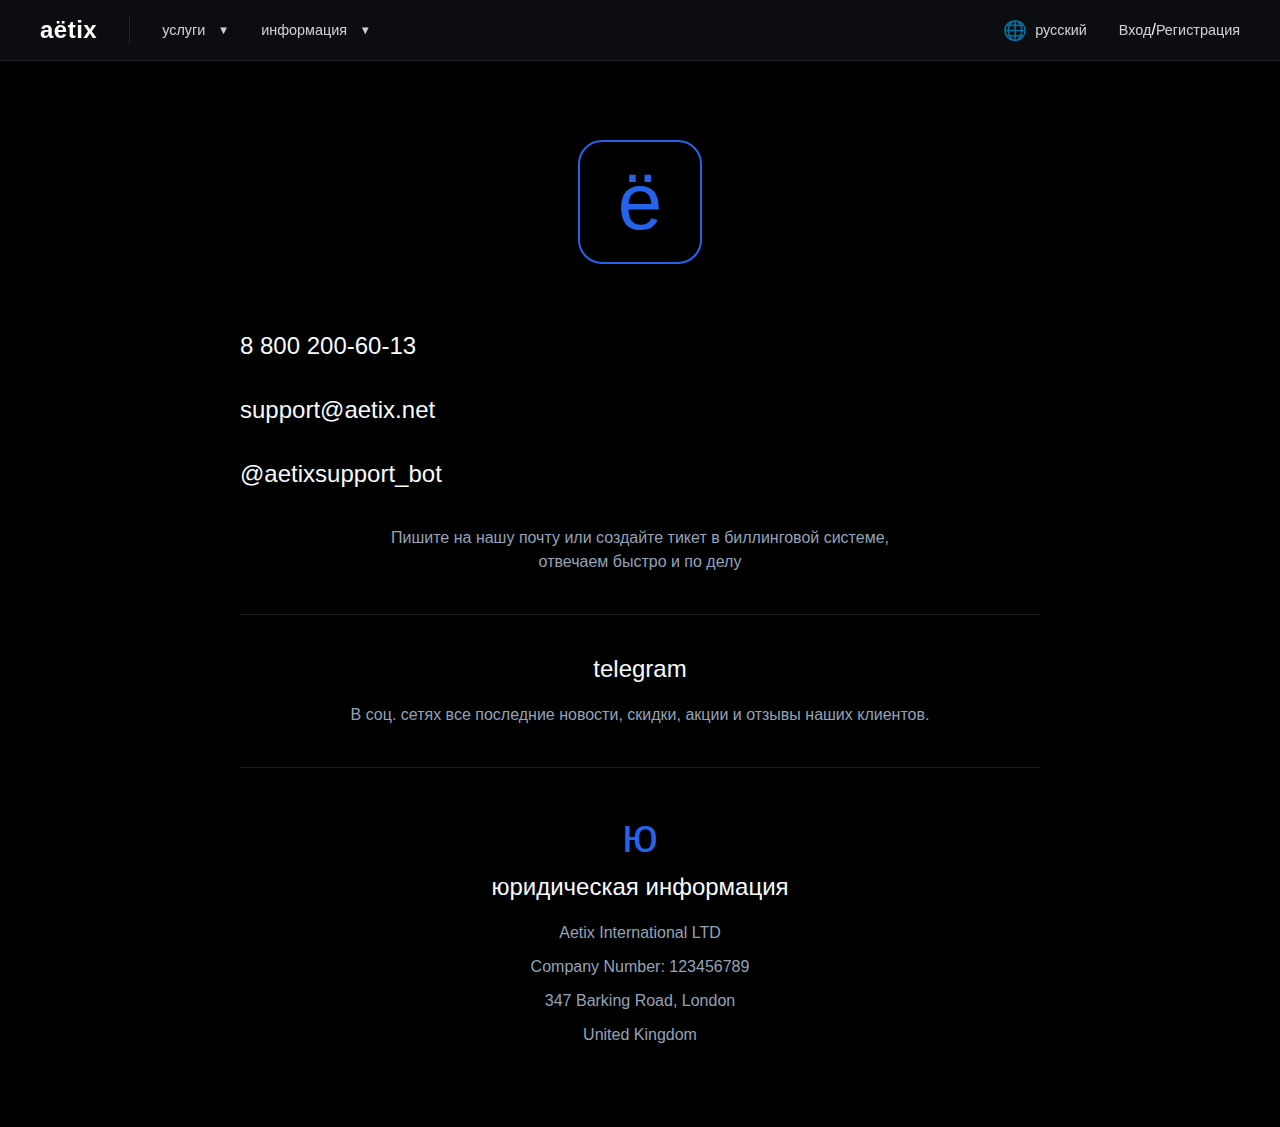
==== contacts.html @ a1e2b051 "Первоначальная версия хостинг-сайта aёtix" ====
<!DOCTYPE html>
<html lang="ru">
<head>
    <meta charset="UTF-8">
    <meta name="viewport" content="width=device-width, initial-scale=1.0">
    <title>Контакты — aёtix</title>
    <link rel="stylesheet" href="css/base.css">
    <link rel="stylesheet" href="css/navbar.css">
    <link rel="stylesheet" href="css/contacts.css">
</head>
<body>
    <nav class="navbar">
        <div class="nav-container">
            <div class="nav-left">
                <a href="/" class="logo">aёtix</a>
                <button class="burger-menu" aria-label="Открыть меню">
                    <span class="burger-line"></span>
                    <span class="burger-line"></span>
                    <span class="burger-line"></span>
                </button>
            </div>
            <div class="nav-center">
                <div class="dropdown">
                    <a href="#" class="nav-item">услуги <span class="dropdown-arrow">▼</span></a>
                    <div class="dropdown-menu">
                        <a href="/vds.html" class="dropdown-item">
                            <span class="dropdown-icon">🌐</span>
                            <div class="dropdown-content">
                                <div class="dropdown-title">облачные серверы (VDS)</div>
                                <div class="dropdown-description">современные процессоры и NVMe SSD</div>
                            </div>
                        </a>
                        <a href="/hicpu2.html" class="dropdown-item">
                            <span class="dropdown-icon">⚡</span>
                            <div class="dropdown-content">
                                <div class="dropdown-title">high-cpu серверы</div>
                                <div class="dropdown-description">невероятно быстрые и мощные</div>
                            </div>
                        </a>
                    </div>
                </div>
                <div class="dropdown">
                    <a href="#" class="nav-item">информация <span class="dropdown-arrow">▼</span></a>
                    <div class="dropdown-menu">
                        <a href="/contacts.html" class="dropdown-item">
                            <span class="dropdown-icon">📞</span>
                            <div class="dropdown-content">
                                <div class="dropdown-title">контакты</div>
                                <div class="dropdown-description">связаться с нами</div>
                            </div>
                        </a>
                    </div>
                </div>
            </div>
            <div class="nav-right">
                <div class="language-selector">
                    <span class="globe-icon">🌐</span>
                    <span>русский</span>
                </div>
                <div class="auth-buttons">
                    <a href="#" class="nav-item">Вход</a> / <a href="#" class="nav-item">Регистрация</a>
                </div>
            </div>
            <div class="nav-mobile" id="navMobile"></div>
        </div>
    </nav>

    <div class="container">
        <div class="contacts-section">
            <div class="logo-container">
                <div class="logo-outline">
                    <div class="logo-letter">ё</div>
                </div>
            </div>
            
            <div class="contact-block">
                <div class="contact-item">
                    <a href="tel:88002006013" class="contact-link">8 800 200-60-13</a>
                </div>
                <div class="contact-item">
                    <a href="mailto:support@aetix.net" class="contact-link">support@aetix.net</a>
                </div>
                <div class="contact-item">
                    <a href="https://t.me/aetixsupport_bot" class="contact-link">@aetixsupport_bot</a>
                </div>
                <div class="contact-note">
                    <p>Пишите на нашу почту или создайте тикет в биллинговой системе,</p>
                    <p>отвечаем быстро и по делу</p>
                </div>
            </div>

            <div class="divider"></div>

            <div class="social-block">
                <h2>telegram</h2>
                <p>В соц. сетях все последние новости, скидки, акции и отзывы наших клиентов.</p>
            </div>

            <div class="divider"></div>

            <div class="legal-block">
                <div class="legal-header">
                    <div class="legal-icon">ю</div>
                    <h2>юридическая информация</h2>
                </div>
                <div class="legal-info">
                    <p>Aetix International LTD</p>
                    <p>Company Number: 123456789</p>
                    <p>347 Barking Road, London</p>
                    <p>United Kingdom</p>
                </div>
            </div>
        </div>
    </div>
    <script src="js/navbar.js"></script>
</body>
</html>
---- css/base.css ----
:root {
    --primary: #2563EB;
    --primary-dark: #1E40AF;
    --background: #0F172A;
    --text: #F8FAFC;
    --text-secondary: #94A3B8;
    --border: rgba(255, 255, 255, 0.1);
}

* {
    margin: 0;
    padding: 0;
}

body {
    margin: 0;
    padding: 0;
    font-family: Arial, sans-serif;
    background-color: #000000;
    color: #fff;
}

.container {
    max-width: 1200px;
    margin: 0 auto;
    padding: 80px 20px 20px;
}

@media (max-width: 480px) {
    .container {
        padding: 60px 15px 15px;
    }
}
---- css/navbar.css ----
.navbar {
    background-color: rgba(15, 16, 20, 0.8);
    padding: 1rem 0;
    backdrop-filter: blur(10px);
    position: fixed;
    width: 100%;
    top: 0;
    z-index: 100;
    border-bottom: 1px solid rgba(255, 255, 255, 0.1);
}

.nav-container {
    max-width: 1200px;
    margin: 0 auto;
    display: flex;
    justify-content: space-between;
    align-items: center;
    padding: 0 2rem;
    position: relative;
}

.nav-left {
    display: flex;
    align-items: center;
    gap: 2rem;
}

.nav-center {
    display: flex;
    align-items: center;
    gap: 2rem;
    margin-left: 2rem;
}

.nav-right {
    display: flex;
    align-items: center;
    gap: 2rem;
    margin-left: auto;
}

.logo {
    font-size: 1.5rem;
    text-decoration: none;
    color: #fff;
    font-weight: bold;
    letter-spacing: 0.5px;
    padding-right: 2rem;
    border-right: 1px solid rgba(255, 255, 255, 0.1);
    transition: opacity 0.2s ease;
}

.logo:hover {
    opacity: 0.9;
}

.nav-item {
    text-decoration: none;
    color: rgba(255, 255, 255, 0.8);
    font-size: 0.9rem;
    display: flex;
    align-items: center;
    gap: 0.5rem;
    transition: color 0.2s ease;
}

.dropdown {
    position: relative;
}

.nav-mobile {
    display: flex;
    align-items: center;
    gap: 2rem;
}

/* Общие стили для выпадающих меню */
.dropdown-menu {
    position: absolute;
    top: calc(100% + 0.5rem);
    left: 0;
    background-color: rgba(15, 23, 42, 0.98);
    border: 1px solid rgba(255, 255, 255, 0.1);
    border-radius: 12px;
    padding: 0.6rem;
    min-width: 240px;
    opacity: 0;
    visibility: hidden;
    transform: translateY(-10px);
    transition: all 0.2s ease;
    box-shadow: 0 4px 20px rgba(0, 0, 0, 0.3);
    backdrop-filter: blur(10px);
}

/* Общие стили для пунктов меню */
.dropdown-item {
    display: flex;
    align-items: center;
    gap: 0.8rem;
    padding: 0.8rem;
    color: rgba(255, 255, 255, 0.9);
    text-decoration: none;
    transition: all 0.2s ease;
    border-radius: 8px;
    margin-bottom: 0.2rem;
}

.dropdown-item:last-child {
    margin-bottom: 0;
}

.dropdown-item:hover {
    background-color: rgba(37, 99, 235, 0.2);
    color: #fff;
}

.dropdown-icon {
    display: flex;
    align-items: center;
    justify-content: center;
    width: 32px;
    height: 32px;
    background: rgba(37, 99, 235, 0.1);
    border-radius: 8px;
    font-size: 1.1rem;
}

.dropdown-content {
    flex: 1;
}

.dropdown-title {
    font-size: 0.9rem;
    font-weight: 500;
    color: #fff;
    margin-bottom: 0.1rem;
}

.dropdown-description {
    font-size: 0.8rem;
    color: rgba(255, 255, 255, 0.6);
    line-height: 1.3;
}

/* Общие стили для появления меню */
.dropdown:hover .dropdown-menu {
    opacity: 1;
    visibility: visible;
    transform: translateY(0);
}

/* Стили для контента в меню "Услуги" */
.dropdown:first-child .dropdown-content {
    flex: 1;
}

.dropdown:first-child .dropdown-title {
    font-size: 0.9rem;
    font-weight: 500;
    color: #fff;
    margin-bottom: 0.1rem;
}

.dropdown:first-child .dropdown-description {
    font-size: 0.8rem;
    color: rgba(255, 255, 255, 0.6);
    line-height: 1.3;
}

/* Стрелка выпадающего меню */
.dropdown-arrow {
    font-size: 0.7rem;
    margin-left: 0.3rem;
    transition: transform 0.2s ease;
}

.dropdown:hover .dropdown-arrow {
    transform: rotate(180deg);
}

/* Анимация появления меню */
@keyframes menuAppear {
    from {
        opacity: 0;
        transform: translateY(-10px);
    }
    to {
        opacity: 1;
        transform: translateY(0);
    }
}

.dropdown-menu {
    animation: menuAppear 0.2s ease forwards;
}

/* Стили для активного состояния */
.nav-item.active {
    color: #fff;
}

.nav-item.active .dropdown-arrow {
    transform: rotate(180deg);
}

.language-selector {
    display: flex;
    align-items: center;
    gap: 0.5rem;
    font-size: 0.9rem;
    color: rgba(255, 255, 255, 0.8);
    cursor: pointer;
}

.globe-icon {
    font-size: 1.2rem;
    opacity: 0.8;
}

.auth-buttons {
    display: flex;
    align-items: center;
}

.nav-item:hover {
    color: #fff;
}

.language-selector:hover {
    color: #fff;
}

.language-selector:hover .globe-icon {
    opacity: 1;
}

.contact-details {
    padding: 0;
}

.contact-details.no-border {
    border-top: none;
    margin-top: 0;
}

.contact-item {
    display: flex;
    align-items: center;
    gap: 0.75rem;
    padding: 0.5rem 0;
    color: rgba(255, 255, 255, 0.8);
    text-decoration: none;
    font-size: 0.95rem;
    transition: all 0.2s ease;
}

.contact-item:hover {
    color: #fff;
}

.contact-icon {
    font-size: 1rem;
    opacity: 0.7;
    color: rgba(255, 255, 255, 0.6);
}

.social-links {
    display: flex;
    flex-direction: column;
    gap: 0.5rem;
    margin-top: 1rem;
}

.social-link {
    display: flex;
    align-items: center;
    gap: 0.75rem;
    color: rgba(255, 255, 255, 0.8);
    text-decoration: none;
    font-size: 0.95rem;
    padding: 0.5rem 0;
    transition: all 0.2s ease;
}

.social-link:hover {
    color: #fff;
}

.social-icon {
    font-size: 1rem;
    opacity: 0.7;
    color: rgba(255, 255, 255, 0.6);
}

.burger-menu {
    display: none;
    background: none;
    border: none;
    cursor: pointer;
    padding: 0;
    margin-left: 0;
}

.burger-line {
    display: block;
    width: 25px;
    height: 2px;
    background-color: #F8FAFC;
    margin: 5px 0;
    transition: transform 0.3s ease;
}

@media (max-width: 768px) {
    .burger-menu {
        display: block;
        margin-left: 0.5rem;
    }

    .logo {
        padding-right: 0.5rem;
    }

    .nav-left {
        gap: 0;
    }

    .nav-center {
        display: none;
        position: absolute;
        top: 100%;
        left: 0;
        width: 250px;
        background-color: rgba(15, 16, 20, 0.98);
        padding: 1rem;
        flex-direction: column;
        gap: 1rem;
        border-right: 1px solid rgba(255, 255, 255, 0.1);
        margin-left: 0;
        height: calc(100vh - 60px);
        backdrop-filter: blur(10px);
    }

    .nav-center.active {
        display: flex;
    }

    .nav-container {
        justify-content: space-between;
    }

    .nav-left {
        width: auto;
        display: flex;
        align-items: center;
    }

    .nav-left .dropdown {
        display: none;
    }

    .nav-center .dropdown {
        width: 100%;
    }

    .nav-center .dropdown-menu {
        position: static;
        width: 100%;
        margin-top: 0.5rem;
        box-shadow: none;
        opacity: 1;
        visibility: visible;
        transform: none;
        display: none;
        background-color: rgba(15, 16, 20, 0.5);
    }

    .nav-center .dropdown.active .dropdown-menu {
        display: block;
    }

    .nav-center .nav-item {
        width: 100%;
        padding: 0.5rem 0;
    }

    .burger-menu.active .burger-line:nth-child(1) {
        transform: rotate(45deg) translate(5px, 5px);
    }

    .burger-menu.active .burger-line:nth-child(2) {
        opacity: 0;
    }

    .burger-menu.active .burger-line:nth-child(3) {
        transform: rotate(-45deg) translate(7px, -7px);
    }
}
---- css/contacts.css ----
.contacts-section {
    max-width: 800px;
    margin: 0 auto;
    padding: 60px 20px;
}

.logo-container {
    margin-bottom: 60px;
    display: flex;
    justify-content: center;
}

.logo-outline {
    width: 120px;
    height: 120px;
    border: 2px solid #2563EB;
    border-radius: 24px;
    display: flex;
    align-items: center;
    justify-content: center;
}

.logo-letter {
    color: #2563EB;
    font-size: 80px;
    line-height: 1;
}

.contact-block {
    text-align: center;
    margin-bottom: 40px;
}

.contact-item {
    margin-bottom: 20px;
}

.contact-link {
    color: #F8FAFC;
    font-size: 24px;
    text-decoration: none;
    transition: color 0.2s;
    font-weight: 500;
}

.contact-link:hover {
    color: #2563EB;
}

.contact-note {
    color: #94A3B8;
    font-size: 16px;
    line-height: 1.5;
    margin-top: 30px;
}

.contact-note p {
    margin: 0;
}

.divider {
    height: 1px;
    background: rgba(255, 255, 255, 0.1);
    margin: 40px 0;
}

.social-block {
    text-align: center;
}

.social-block h2 {
    color: #F8FAFC;
    font-size: 24px;
    margin-bottom: 20px;
    text-transform: lowercase;
    font-weight: 500;
}

.social-block p {
    color: #94A3B8;
    font-size: 16px;
    line-height: 1.5;
    margin: 0;
}

.legal-block {
    text-align: center;
}

.legal-header {
    margin-bottom: 20px;
}

.legal-icon {
    color: #2563EB;
    font-size: 48px;
    margin-bottom: 10px;
}

.legal-block h2 {
    color: #F8FAFC;
    font-size: 24px;
    margin: 0;
    text-transform: lowercase;
    font-weight: 500;
}

.legal-info {
    color: #94A3B8;
    font-size: 16px;
    line-height: 1.5;
}

.legal-info p {
    margin: 0 0 10px;
}

.legal-info p:last-child {
    margin-bottom: 0;
}

@media (max-width: 768px) {
    .contacts-section {
        padding: 40px 20px;
    }

    .logo-outline {
        width: 100px;
        height: 100px;
    }

    .logo-letter {
        font-size: 60px;
    }

    .contact-link {
        font-size: 20px;
    }
}

@media (max-width: 480px) {
    .logo-outline {
        width: 80px;
        height: 80px;
    }

    .logo-letter {
        font-size: 48px;
    }

    .contact-link {
        font-size: 18px;
    }
}
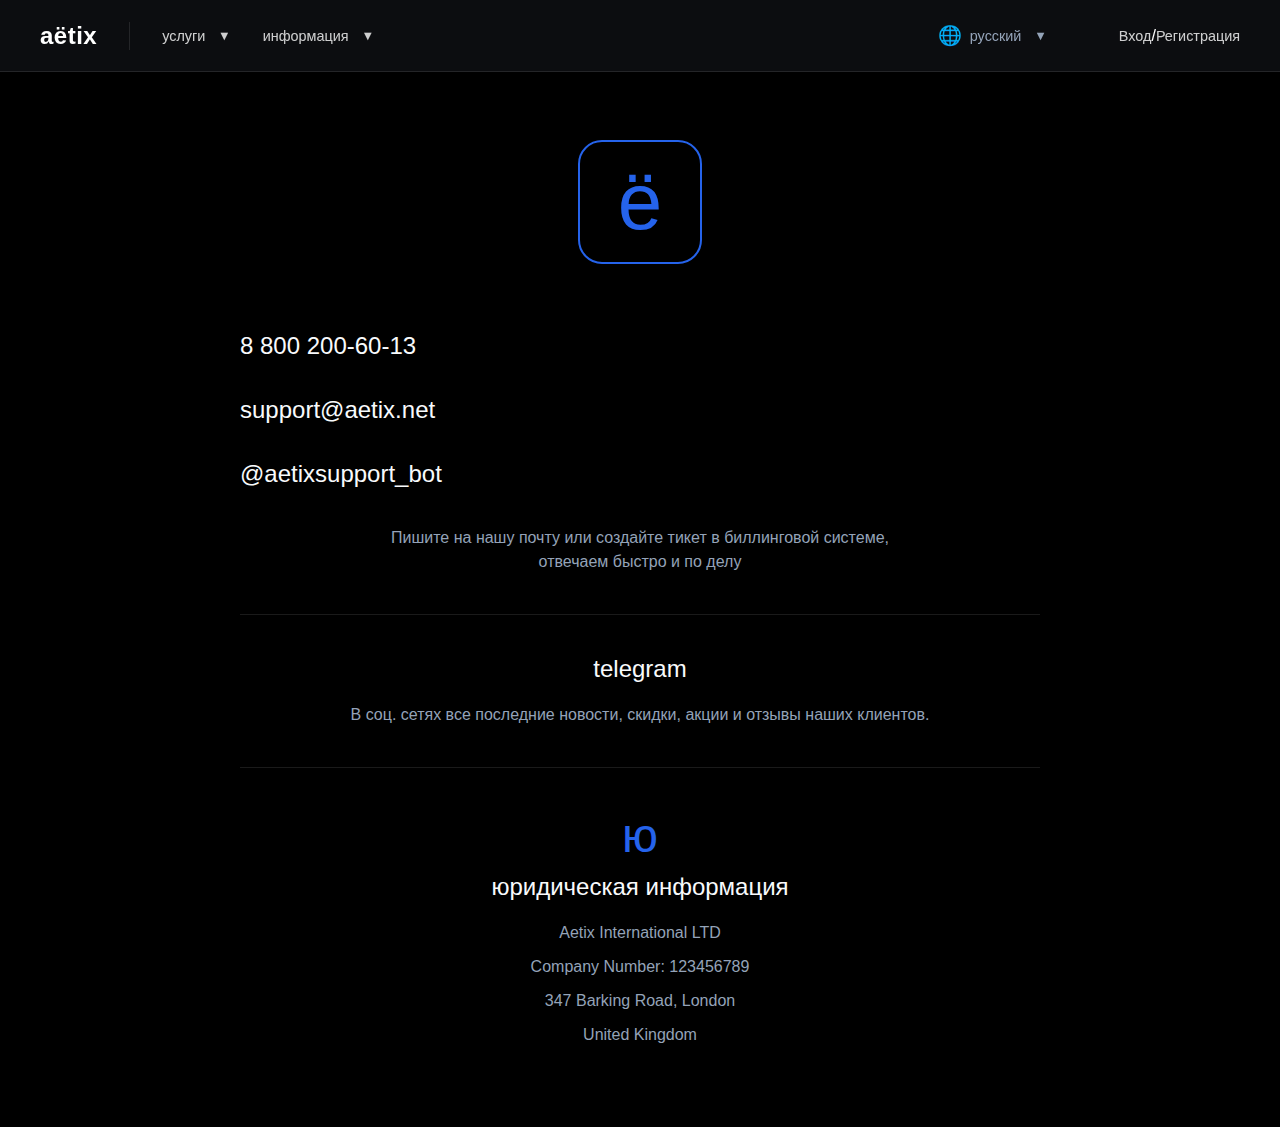
==== commit 04cf2145: "Добавлено выпадающее меню выбора языка" ====
--- a/contacts.html
+++ b/contacts.html
@@ -12,7 +12,7 @@
     <nav class="navbar">
         <div class="nav-container">
             <div class="nav-left">
-                <a href="/" class="logo">aёtix</a>
+                <a href="index.html" class="logo">aёtix</a>
                 <button class="burger-menu" aria-label="Открыть меню">
                     <span class="burger-line"></span>
                     <span class="burger-line"></span>
@@ -23,14 +23,14 @@
                 <div class="dropdown">
                     <a href="#" class="nav-item">услуги <span class="dropdown-arrow">▼</span></a>
                     <div class="dropdown-menu">
-                        <a href="/vds.html" class="dropdown-item">
+                        <a href="vds.html" class="dropdown-item">
                             <span class="dropdown-icon">🌐</span>
                             <div class="dropdown-content">
                                 <div class="dropdown-title">облачные серверы (VDS)</div>
                                 <div class="dropdown-description">современные процессоры и NVMe SSD</div>
                             </div>
                         </a>
-                        <a href="/hicpu2.html" class="dropdown-item">
+                        <a href="hicpu2.html" class="dropdown-item">
                             <span class="dropdown-icon">⚡</span>
                             <div class="dropdown-content">
                                 <div class="dropdown-title">high-cpu серверы</div>
@@ -42,7 +42,7 @@
                 <div class="dropdown">
                     <a href="#" class="nav-item">информация <span class="dropdown-arrow">▼</span></a>
                     <div class="dropdown-menu">
-                        <a href="/contacts.html" class="dropdown-item">
+                        <a href="contacts.html" class="dropdown-item">
                             <span class="dropdown-icon">📞</span>
                             <div class="dropdown-content">
                                 <div class="dropdown-title">контакты</div>
@@ -53,9 +53,16 @@
                 </div>
             </div>
             <div class="nav-right">
-                <div class="language-selector">
-                    <span class="globe-icon">🌐</span>
-                    <span>русский</span>
+                <div class="language-selector dropdown">
+                    <button class="language-button">
+                        <span class="globe-icon">🌐</span>
+                        <span class="current-lang">русский</span>
+                        <span class="dropdown-arrow">▼</span>
+                    </button>
+                    <div class="language-dropdown">
+                        <a href="#" class="language-option active">русский</a>
+                        <a href="#" class="language-option">english</a>
+                    </div>
                 </div>
                 <div class="auth-buttons">
                     <a href="#" class="nav-item">Вход</a> / <a href="#" class="nav-item">Регистрация</a>
--- a/css/navbar.css
+++ b/css/navbar.css
@@ -204,17 +204,69 @@
 }
 
 .language-selector {
+    position: relative;
+    margin-right: 2rem;
+}
+
+.language-button {
     display: flex;
     align-items: center;
     gap: 0.5rem;
+    background: none;
+    border: none;
+    color: #94A3B8;
+    cursor: pointer;
+    padding: 0.5rem;
     font-size: 0.9rem;
-    color: rgba(255, 255, 255, 0.8);
-    cursor: pointer;
 }
 
 .globe-icon {
     font-size: 1.2rem;
-    opacity: 0.8;
+}
+
+.dropdown-arrow {
+    font-size: 0.8rem;
+    transition: transform 0.3s ease;
+}
+
+.language-dropdown {
+    position: absolute;
+    top: 100%;
+    left: 0;
+    background: #0F172A;
+    border: 1px solid rgba(255, 255, 255, 0.1);
+    border-radius: 8px;
+    padding: 0.5rem;
+    min-width: 120px;
+    display: none;
+    z-index: 1000;
+}
+
+.language-selector:hover .language-dropdown {
+    display: block;
+}
+
+.language-selector:hover .dropdown-arrow {
+    transform: rotate(180deg);
+}
+
+.language-option {
+    display: block;
+    padding: 0.5rem 1rem;
+    color: #94A3B8;
+    text-decoration: none;
+    transition: all 0.2s ease;
+    border-radius: 4px;
+}
+
+.language-option:hover {
+    background: rgba(37, 99, 235, 0.1);
+    color: #F8FAFC;
+}
+
+.language-option.active {
+    color: #2563EB;
+    background: rgba(37, 99, 235, 0.1);
 }
 
 .auth-buttons {
@@ -394,4 +446,9 @@
     .burger-menu.active .burger-line:nth-child(3) {
         transform: rotate(-45deg) translate(7px, -7px);
     }
+
+    .language-dropdown {
+        right: 0;
+        left: auto;
+    }
 } 